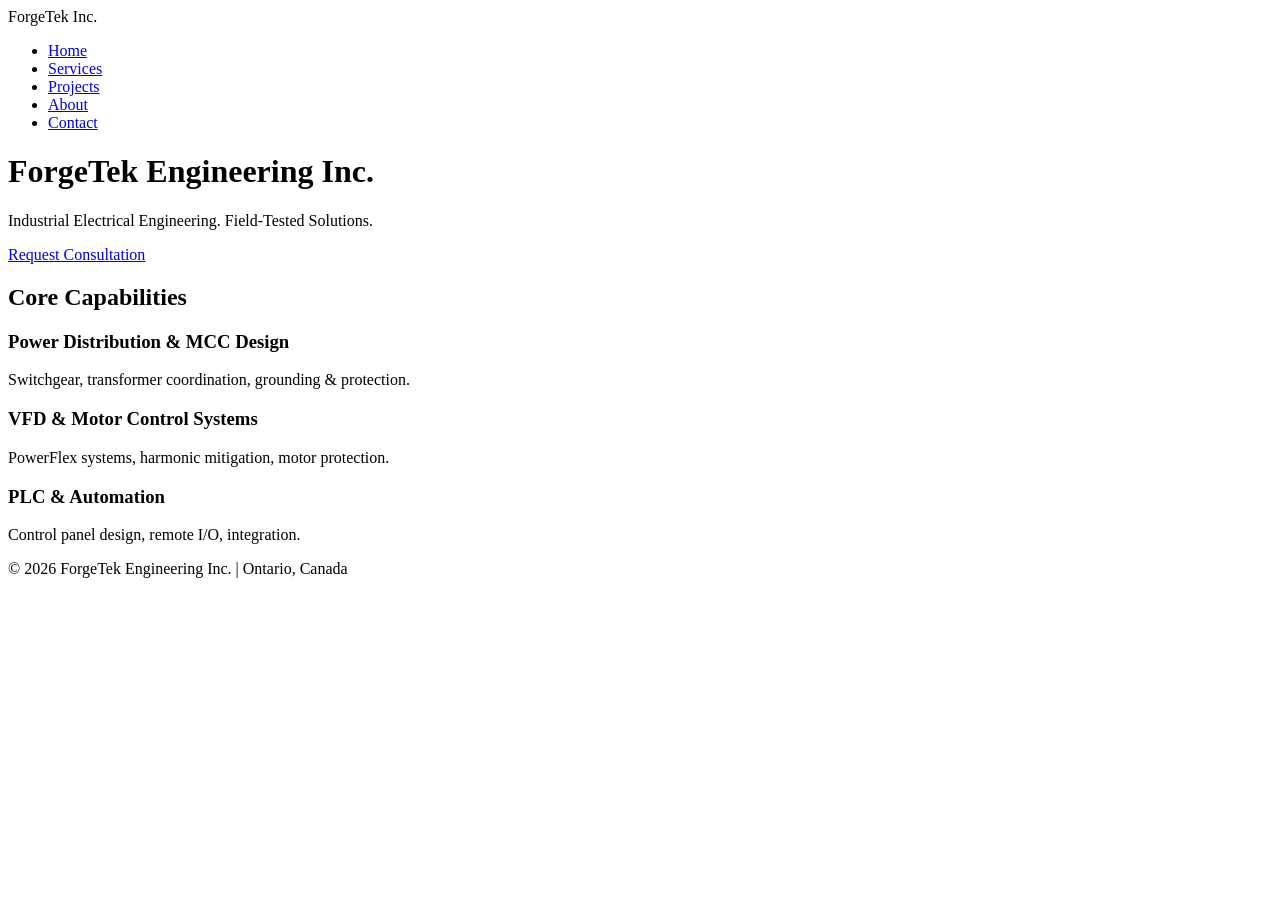
==== index.html @ 712f2734 "Create index.html homepage" ====
<!DOCTYPE html>
<html>
<head>
    <meta charset="UTF-8">
    <title>ForgeTek Engineering Inc.</title>
    <link rel="stylesheet" href="style.css">
</head>
<body>

<nav>
    <div class="logo">ForgeTek Inc.</div>
    <ul>
        <li><a href="index.html">Home</a></li>
        <li><a href="services.html">Services</a></li>
        <li><a href="projects.html">Projects</a></li>
        <li><a href="about.html">About</a></li>
        <li><a class="cta" href="contact.html">Contact</a></li>
    </ul>
</nav>

<header class="hero">
    <div class="hero-content">
        <h1>ForgeTek Engineering Inc.</h1>
        <p>Industrial Electrical Engineering. Field-Tested Solutions.</p>
        <a href="contact.html" class="btn-primary">Request Consultation</a>
    </div>
</header>

<section class="services-preview">
    <h2>Core Capabilities</h2>
    <div class="card-grid">
        <div class="card">
            <h3>Power Distribution & MCC Design</h3>
            <p>Switchgear, transformer coordination, grounding & protection.</p>
        </div>
        <div class="card">
            <h3>VFD & Motor Control Systems</h3>
            <p>PowerFlex systems, harmonic mitigation, motor protection.</p>
        </div>
        <div class="card">
            <h3>PLC & Automation</h3>
            <p>Control panel design, remote I/O, integration.</p>
        </div>
    </div>
</section>

<footer>
    <p>© 2026 ForgeTek Engineering Inc. | Ontario, Canada</p>
</footer>

</body>
</html>
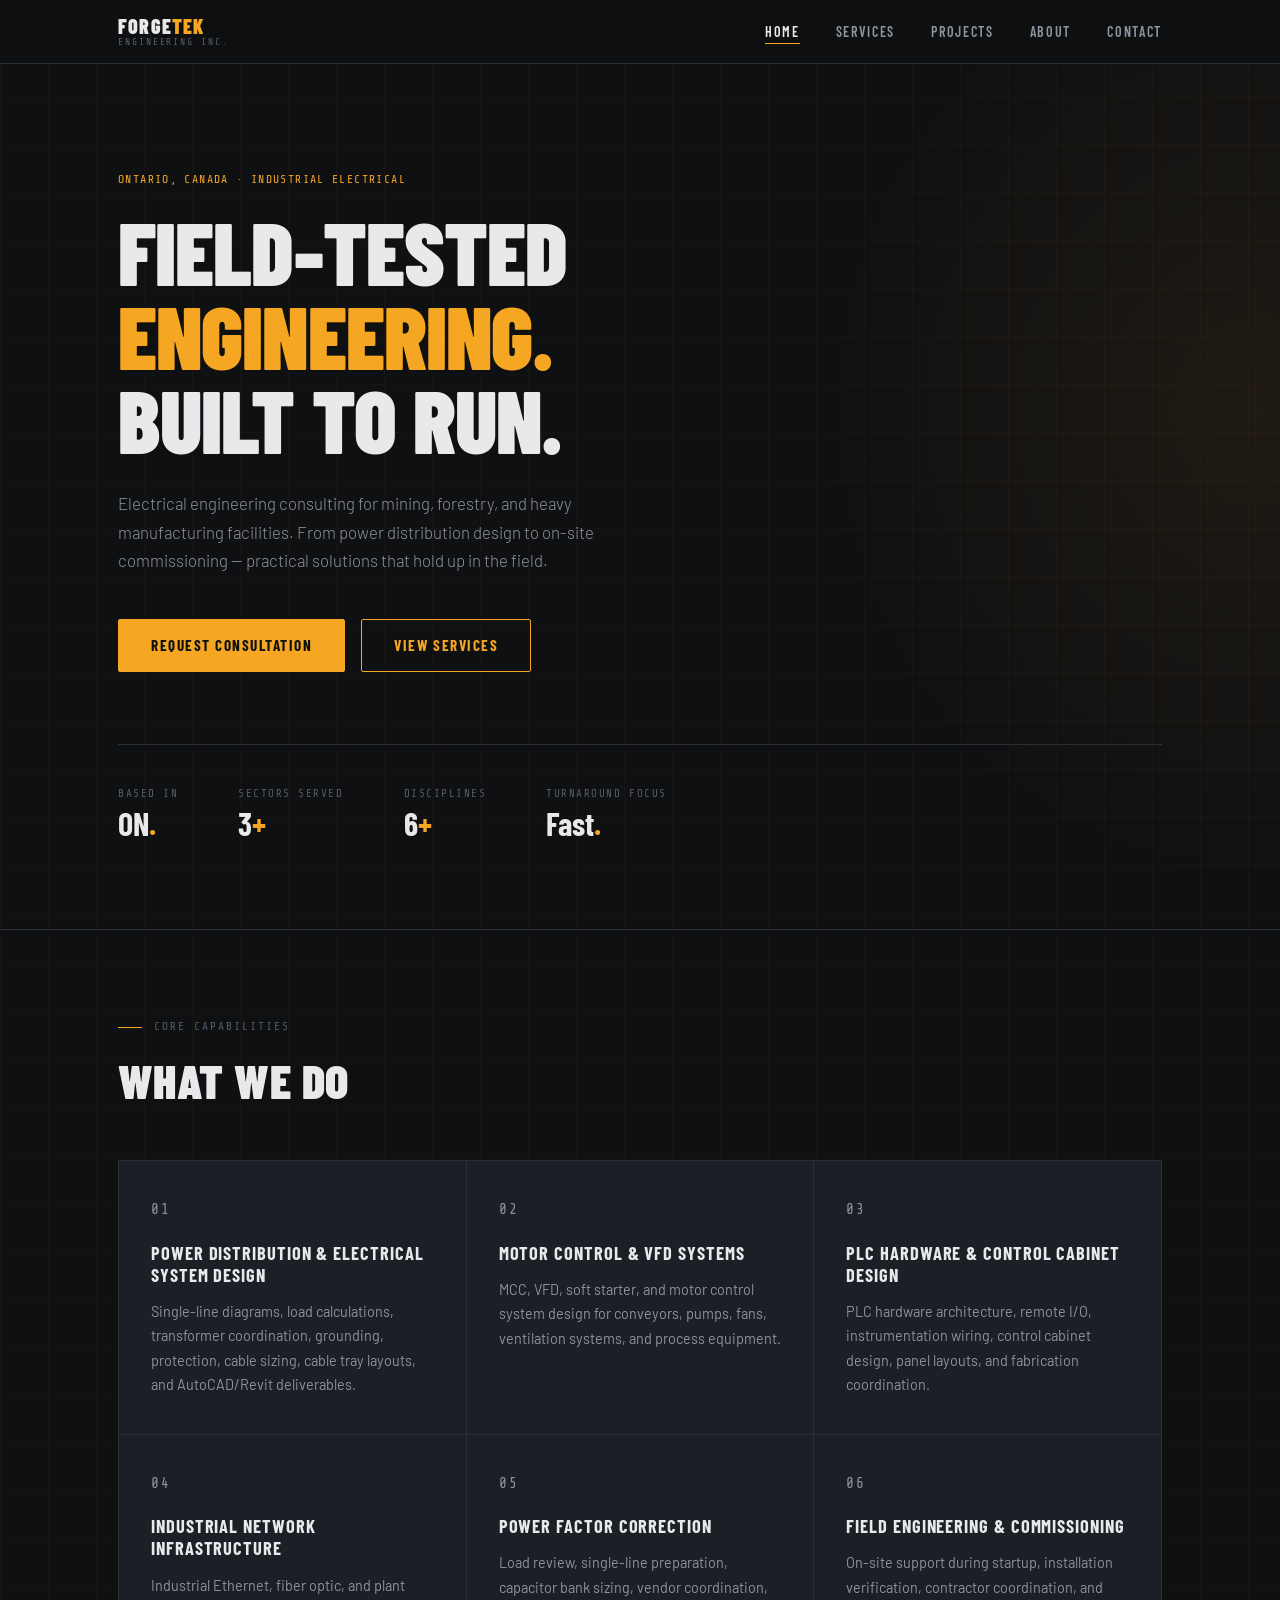
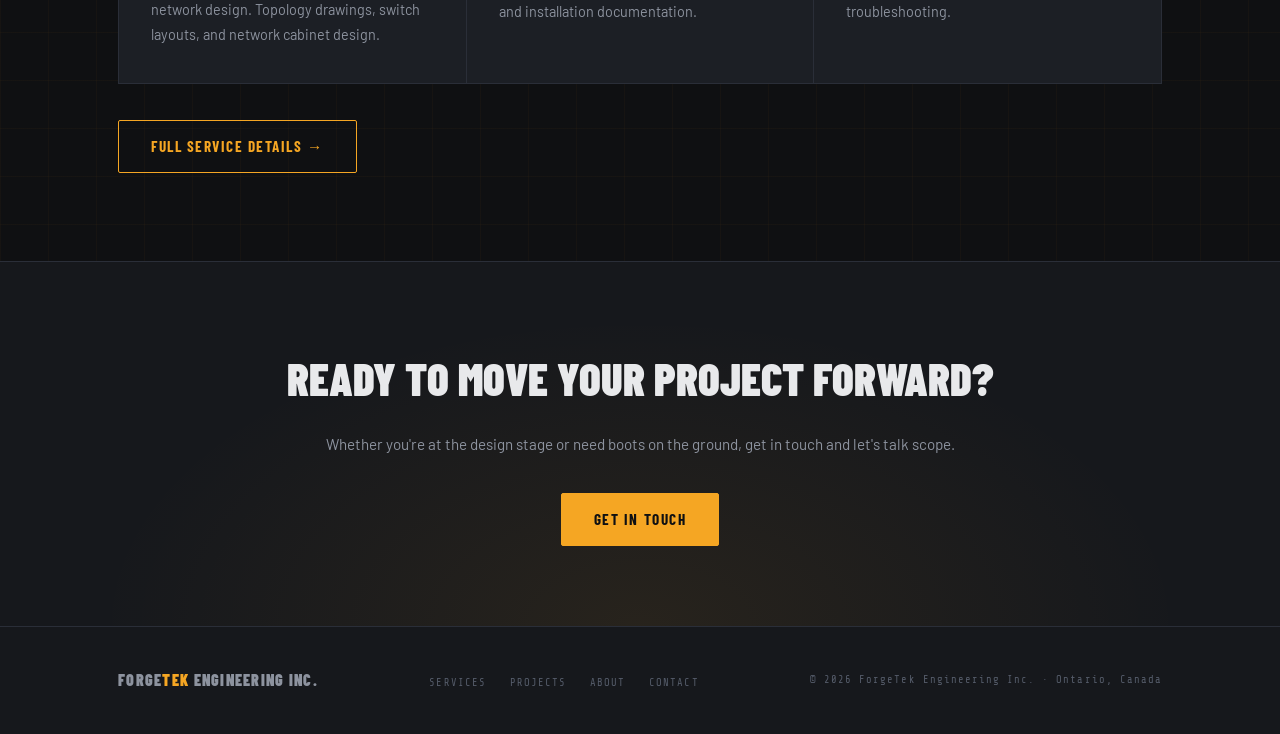
==== commit 3172c458: "Update index.html" ====
--- a/index.html
+++ b/index.html
@@ -1,52 +1,141 @@
 <!DOCTYPE html>
-<html>
+<html lang="en">
 <head>
-    <meta charset="UTF-8">
-    <title>ForgeTek Engineering Inc.</title>
-    <link rel="stylesheet" href="style.css">
+  <meta charset="UTF-8" />
+  <meta name="viewport" content="width=device-width, initial-scale=1.0" />
+  <title>ForgeTek Engineering Inc. — Industrial Electrical Engineering</title>
+  <meta name="description" content="Industrial electrical engineering consulting for mining, forestry, and heavy manufacturing in Ontario. Power systems, MCC, VFD, PLC hardware, industrial networks, and field commissioning." />
+  <link rel="stylesheet" href="style.css" />
 </head>
 <body>
 
-<nav>
-    <div class="logo">ForgeTek Inc.</div>
-    <ul>
-        <li><a href="index.html">Home</a></li>
+  <nav>
+    <div class="container nav-inner">
+      <a href="index.html" class="nav-logo" aria-label="ForgeTek Engineering Home">
+        <span class="nav-logo-name">Forge<span>Tek</span></span>
+        <span class="nav-logo-sub">Engineering Inc.</span>
+      </a>
+      <button class="nav-toggle" aria-label="Toggle menu" onclick="this.nextElementSibling.classList.toggle('open')">
+        <span></span><span></span><span></span>
+      </button>
+      <ul class="nav-links">
+        <li><a href="index.html" class="active">Home</a></li>
         <li><a href="services.html">Services</a></li>
         <li><a href="projects.html">Projects</a></li>
         <li><a href="about.html">About</a></li>
-        <li><a class="cta" href="contact.html">Contact</a></li>
-    </ul>
-</nav>
+        <li><a href="contact.html">Contact</a></li>
+      </ul>
+    </div>
+  </nav>
 
-<header class="hero">
-    <div class="hero-content">
-        <h1>ForgeTek Engineering Inc.</h1>
-        <p>Industrial Electrical Engineering. Field-Tested Solutions.</p>
-        <a href="contact.html" class="btn-primary">Request Consultation</a>
+  <section class="hero">
+    <div class="container">
+      <div class="hero-eyebrow fade-up fade-up-1">
+        <span class="tag">Ontario, Canada · Industrial Electrical</span>
+      </div>
+      <h1 class="fade-up fade-up-2">
+        Field-Tested<br><em>Engineering.</em><br>Built to Run.
+      </h1>
+      <p class="hero-sub fade-up fade-up-3">
+        Electrical engineering consulting for mining, forestry, and heavy manufacturing facilities. From power distribution design to on-site commissioning — practical solutions that hold up in the field.
+      </p>
+      <div class="hero-actions fade-up fade-up-4">
+        <a href="contact.html" class="btn btn-solid">Request Consultation</a>
+        <a href="services.html" class="btn">View Services</a>
+      </div>
+
+      <dl class="hero-stat-bar fade-up fade-up-4">
+        <div class="hero-stat">
+          <dt>Based In</dt>
+          <dd>ON<span>.</span></dd>
+        </div>
+        <div class="hero-stat">
+          <dt>Sectors Served</dt>
+          <dd>3<span>+</span></dd>
+        </div>
+        <div class="hero-stat">
+          <dt>Disciplines</dt>
+          <dd>6<span>+</span></dd>
+        </div>
+        <div class="hero-stat">
+          <dt>Turnaround Focus</dt>
+          <dd>Fast<span>.</span></dd>
+        </div>
+      </dl>
     </div>
-</header>
+  </section>
 
-<section class="services-preview">
-    <h2>Core Capabilities</h2>
-    <div class="card-grid">
-        <div class="card">
-            <h3>Power Distribution & MCC Design</h3>
-            <p>Switchgear, transformer coordination, grounding & protection.</p>
+  <section class="section">
+    <div class="container">
+      <div class="section-header">
+        <p class="section-label">Core Capabilities</p>
+        <h2>What We Do</h2>
+      </div>
+      <div class="services-grid">
+
+        <div class="service-card">
+          <p class="service-card-num">01</p>
+          <h3>Power Distribution &amp; Electrical System Design</h3>
+          <p>Single-line diagrams, load calculations, transformer coordination, grounding, protection, cable sizing, cable tray layouts, and AutoCAD/Revit deliverables.</p>
         </div>
-        <div class="card">
-            <h3>VFD & Motor Control Systems</h3>
-            <p>PowerFlex systems, harmonic mitigation, motor protection.</p>
+
+        <div class="service-card">
+          <p class="service-card-num">02</p>
+          <h3>Motor Control &amp; VFD Systems</h3>
+          <p>MCC, VFD, soft starter, and motor control system design for conveyors, pumps, fans, ventilation systems, and process equipment.</p>
         </div>
-        <div class="card">
-            <h3>PLC & Automation</h3>
-            <p>Control panel design, remote I/O, integration.</p>
+
+        <div class="service-card">
+          <p class="service-card-num">03</p>
+          <h3>PLC Hardware &amp; Control Cabinet Design</h3>
+          <p>PLC hardware architecture, remote I/O, instrumentation wiring, control cabinet design, panel layouts, and fabrication coordination.</p>
         </div>
+
+        <div class="service-card">
+          <p class="service-card-num">04</p>
+          <h3>Industrial Network Infrastructure</h3>
+          <p>Industrial Ethernet, fiber optic, and plant network design. Topology drawings, switch layouts, and network cabinet design.</p>
+        </div>
+
+        <div class="service-card">
+          <p class="service-card-num">05</p>
+          <h3>Power Factor Correction</h3>
+          <p>Load review, single-line preparation, capacitor bank sizing, vendor coordination, and installation documentation.</p>
+        </div>
+
+        <div class="service-card">
+          <p class="service-card-num">06</p>
+          <h3>Field Engineering &amp; Commissioning</h3>
+          <p>On-site support during startup, installation verification, contractor coordination, and troubleshooting.</p>
+        </div>
+
+      </div>
+      <div style="margin-top:36px;">
+        <a href="services.html" class="btn">Full Service Details →</a>
+      </div>
     </div>
-</section>
+  </section>
 
-<footer>
-    <p>© 2026 ForgeTek Engineering Inc. | Ontario, Canada</p>
-</footer>
+  <section class="cta-band">
+    <div class="container">
+      <h2>Ready to Move Your Project Forward?</h2>
+      <p>Whether you're at the design stage or need boots on the ground, get in touch and let's talk scope.</p>
+      <a href="contact.html" class="btn btn-solid">Get in Touch</a>
+    </div>
+  </section>
+
+  <footer>
+    <div class="container footer-inner">
+      <span class="footer-logo">Forge<span>Tek</span> Engineering Inc.</span>
+      <ul class="footer-links">
+        <li><a href="services.html">Services</a></li>
+        <li><a href="projects.html">Projects</a></li>
+        <li><a href="about.html">About</a></li>
+        <li><a href="contact.html">Contact</a></li>
+      </ul>
+      <p class="footer-copy">© 2026 ForgeTek Engineering Inc. · Ontario, Canada</p>
+    </div>
+  </footer>
 
 </body>
 </html>
--- a/style.css
+++ b/style.css
@@ -0,0 +1,757 @@
+/* ============================================================
+   ForgeTek Engineering Inc. — Shared Stylesheet
+   Aesthetic: Industrial-utilitarian / refined steel
+   ============================================================ */
+ 
+@import url('https://fonts.googleapis.com/css2?family=Barlow+Condensed:wght@400;600;700;900&family=Barlow:wght@300;400;500;600&family=Share+Tech+Mono&display=swap');
+ 
+/* ── Variables ───────────────────────────────────────────── */
+:root {
+  --bg:           #0f1012;
+  --bg-panel:     #16181c;
+  --bg-card:      #1c1f25;
+  --border:       #2a2e38;
+  --border-light: #363b48;
+ 
+  --amber:        #f5a623;
+  --amber-dim:    #c47d0e;
+  --amber-glow:   rgba(245, 166, 35, 0.12);
+  --amber-line:   rgba(245, 166, 35, 0.35);
+ 
+  --text-primary:   #e8e9eb;
+  --text-secondary: #8d939f;
+  --text-muted:     #555c6a;
+ 
+  --font-display: 'Barlow Condensed', sans-serif;
+  --font-body:    'Barlow', sans-serif;
+  --font-mono:    'Share Tech Mono', monospace;
+ 
+  --nav-h: 64px;
+  --max-w: 1100px;
+  --radius: 2px;
+ 
+  --transition: 0.18s ease;
+}
+ 
+/* ── Reset ───────────────────────────────────────────────── */
+*, *::before, *::after { box-sizing: border-box; margin: 0; padding: 0; }
+ 
+html { scroll-behavior: smooth; }
+ 
+body {
+  background: var(--bg);
+  color: var(--text-primary);
+  font-family: var(--font-body);
+  font-size: 16px;
+  font-weight: 400;
+  line-height: 1.65;
+  min-height: 100vh;
+  /* subtle grid texture */
+  background-image:
+    linear-gradient(rgba(245,166,35,0.03) 1px, transparent 1px),
+    linear-gradient(90deg, rgba(245,166,35,0.03) 1px, transparent 1px);
+  background-size: 48px 48px;
+}
+ 
+a { color: var(--amber); text-decoration: none; transition: color var(--transition); }
+a:hover { color: #fff; }
+ 
+img { display: block; max-width: 100%; }
+ 
+/* ── Utility ─────────────────────────────────────────────── */
+.container {
+  max-width: var(--max-w);
+  margin: 0 auto;
+  padding: 0 28px;
+}
+ 
+.tag {
+  font-family: var(--font-mono);
+  font-size: 0.72rem;
+  letter-spacing: 0.12em;
+  text-transform: uppercase;
+  color: var(--amber);
+  display: inline-block;
+}
+ 
+.section-label {
+  font-family: var(--font-mono);
+  font-size: 0.7rem;
+  letter-spacing: 0.18em;
+  text-transform: uppercase;
+  color: var(--text-muted);
+  display: flex;
+  align-items: center;
+  gap: 12px;
+  margin-bottom: 20px;
+}
+.section-label::before {
+  content: '';
+  display: inline-block;
+  width: 24px;
+  height: 1px;
+  background: var(--amber);
+}
+ 
+.btn {
+  display: inline-block;
+  font-family: var(--font-display);
+  font-weight: 700;
+  font-size: 0.95rem;
+  letter-spacing: 0.1em;
+  text-transform: uppercase;
+  padding: 13px 32px;
+  border: 1px solid var(--amber);
+  color: var(--amber);
+  background: transparent;
+  cursor: pointer;
+  border-radius: var(--radius);
+  transition: background var(--transition), color var(--transition);
+}
+.btn:hover {
+  background: var(--amber);
+  color: #0f1012;
+}
+.btn-solid {
+  background: var(--amber);
+  color: #0f1012;
+}
+.btn-solid:hover {
+  background: #fff;
+  border-color: #fff;
+  color: #0f1012;
+}
+ 
+/* ── Navigation ──────────────────────────────────────────── */
+nav {
+  position: sticky;
+  top: 0;
+  z-index: 100;
+  height: var(--nav-h);
+  background: rgba(15, 16, 18, 0.95);
+  backdrop-filter: blur(8px);
+  border-bottom: 1px solid var(--border);
+}
+ 
+.nav-inner {
+  display: flex;
+  align-items: center;
+  justify-content: space-between;
+  height: 100%;
+}
+ 
+.nav-logo {
+  display: flex;
+  flex-direction: column;
+  line-height: 1.1;
+}
+.nav-logo-name {
+  font-family: var(--font-display);
+  font-weight: 900;
+  font-size: 1.25rem;
+  letter-spacing: 0.06em;
+  text-transform: uppercase;
+  color: var(--text-primary);
+}
+.nav-logo-name span { color: var(--amber); }
+.nav-logo-sub {
+  font-family: var(--font-mono);
+  font-size: 0.6rem;
+  letter-spacing: 0.2em;
+  color: var(--text-muted);
+  text-transform: uppercase;
+}
+ 
+.nav-links {
+  display: flex;
+  list-style: none;
+  gap: 36px;
+}
+.nav-links a {
+  font-family: var(--font-display);
+  font-weight: 600;
+  font-size: 0.88rem;
+  letter-spacing: 0.12em;
+  text-transform: uppercase;
+  color: var(--text-secondary);
+  transition: color var(--transition);
+  position: relative;
+  padding-bottom: 4px;
+}
+.nav-links a::after {
+  content: '';
+  position: absolute;
+  bottom: 0; left: 0;
+  width: 0; height: 1px;
+  background: var(--amber);
+  transition: width var(--transition);
+}
+.nav-links a:hover,
+.nav-links a.active { color: var(--text-primary); }
+.nav-links a:hover::after,
+.nav-links a.active::after { width: 100%; }
+ 
+/* hamburger — mobile */
+.nav-toggle {
+  display: none;
+  flex-direction: column;
+  gap: 5px;
+  cursor: pointer;
+  padding: 4px;
+}
+.nav-toggle span {
+  display: block;
+  width: 24px;
+  height: 1.5px;
+  background: var(--text-primary);
+  transition: transform var(--transition), opacity var(--transition);
+}
+ 
+/* ── Hero ────────────────────────────────────────────────── */
+.hero {
+  padding: 100px 0 90px;
+  border-bottom: 1px solid var(--border);
+  position: relative;
+  overflow: hidden;
+}
+.hero::before {
+  content: '';
+  position: absolute;
+  top: 0; right: -100px;
+  width: 600px; height: 100%;
+  background: radial-gradient(ellipse at 80% 40%, rgba(245,166,35,0.07) 0%, transparent 65%);
+  pointer-events: none;
+}
+ 
+.hero-eyebrow {
+  margin-bottom: 20px;
+}
+ 
+.hero h1 {
+  font-family: var(--font-display);
+  font-weight: 900;
+  font-size: clamp(3rem, 7vw, 5.5rem);
+  line-height: 0.95;
+  letter-spacing: -0.01em;
+  text-transform: uppercase;
+  margin-bottom: 28px;
+  max-width: 800px;
+}
+.hero h1 em {
+  font-style: normal;
+  color: var(--amber);
+}
+ 
+.hero-sub {
+  font-size: 1.05rem;
+  color: var(--text-secondary);
+  max-width: 520px;
+  margin-bottom: 44px;
+  font-weight: 300;
+  line-height: 1.7;
+}
+ 
+.hero-actions {
+  display: flex;
+  gap: 16px;
+  flex-wrap: wrap;
+  align-items: center;
+}
+ 
+.hero-stat-bar {
+  margin-top: 72px;
+  padding-top: 40px;
+  border-top: 1px solid var(--border);
+  display: flex;
+  gap: 60px;
+}
+.hero-stat dt {
+  font-family: var(--font-mono);
+  font-size: 0.68rem;
+  letter-spacing: 0.14em;
+  text-transform: uppercase;
+  color: var(--text-muted);
+  margin-bottom: 4px;
+}
+.hero-stat dd {
+  font-family: var(--font-display);
+  font-weight: 700;
+  font-size: 2rem;
+  line-height: 1;
+  color: var(--text-primary);
+}
+.hero-stat dd span { color: var(--amber); }
+ 
+/* ── Sections ────────────────────────────────────────────── */
+.section {
+  padding: 88px 0;
+  border-bottom: 1px solid var(--border);
+}
+ 
+.section-header {
+  margin-bottom: 56px;
+}
+.section-header h2 {
+  font-family: var(--font-display);
+  font-weight: 900;
+  font-size: clamp(2rem, 4vw, 3rem);
+  text-transform: uppercase;
+  letter-spacing: 0.01em;
+  line-height: 1;
+}
+ 
+/* ── Service Cards ───────────────────────────────────────── */
+.services-grid {
+  display: grid;
+  grid-template-columns: repeat(auto-fill, minmax(300px, 1fr));
+  gap: 1px;
+  background: var(--border);
+  border: 1px solid var(--border);
+}
+ 
+.service-card {
+  background: var(--bg-card);
+  padding: 36px 32px;
+  transition: background var(--transition);
+  position: relative;
+}
+.service-card::before {
+  content: '';
+  position: absolute;
+  top: 0; left: 0;
+  width: 3px; height: 0;
+  background: var(--amber);
+  transition: height 0.3s ease;
+}
+.service-card:hover { background: var(--bg-panel); }
+.service-card:hover::before { height: 100%; }
+ 
+.service-card-num {
+  font-family: var(--font-mono);
+  font-size: 0.65rem;
+  color: var(--text-muted);
+  letter-spacing: 0.14em;
+  margin-bottom: 20px;
+}
+.service-card h3 {
+  font-family: var(--font-display);
+  font-weight: 700;
+  font-size: 1.15rem;
+  text-transform: uppercase;
+  letter-spacing: 0.05em;
+  line-height: 1.2;
+  margin-bottom: 14px;
+  color: var(--text-primary);
+}
+.service-card p {
+  font-size: 0.9rem;
+  color: var(--text-secondary);
+  line-height: 1.7;
+}
+ 
+/* ── Project / Case Study Cards ──────────────────────────── */
+.projects-grid {
+  display: grid;
+  grid-template-columns: repeat(auto-fill, minmax(320px, 1fr));
+  gap: 24px;
+}
+ 
+.project-card {
+  background: var(--bg-card);
+  border: 1px solid var(--border);
+  border-radius: var(--radius);
+  padding: 32px;
+  transition: border-color var(--transition), transform var(--transition);
+}
+.project-card:hover {
+  border-color: var(--amber-dim);
+  transform: translateY(-3px);
+}
+ 
+.project-card-header {
+  display: flex;
+  align-items: flex-start;
+  justify-content: space-between;
+  margin-bottom: 16px;
+}
+.project-tag {
+  font-family: var(--font-mono);
+  font-size: 0.65rem;
+  letter-spacing: 0.12em;
+  text-transform: uppercase;
+  color: var(--amber);
+  background: var(--amber-glow);
+  border: 1px solid var(--amber-line);
+  padding: 3px 10px;
+  border-radius: var(--radius);
+}
+.project-card h3 {
+  font-family: var(--font-display);
+  font-weight: 700;
+  font-size: 1.1rem;
+  text-transform: uppercase;
+  letter-spacing: 0.04em;
+  margin-bottom: 12px;
+  line-height: 1.2;
+}
+.project-card .project-location {
+  font-family: var(--font-mono);
+  font-size: 0.7rem;
+  color: var(--text-muted);
+  letter-spacing: 0.1em;
+  margin-bottom: 14px;
+}
+.project-card p {
+  font-size: 0.88rem;
+  color: var(--text-secondary);
+  line-height: 1.7;
+}
+.project-card .project-scope {
+  margin-top: 20px;
+  padding-top: 18px;
+  border-top: 1px solid var(--border);
+  display: flex;
+  flex-wrap: wrap;
+  gap: 8px;
+}
+.scope-pill {
+  font-family: var(--font-mono);
+  font-size: 0.62rem;
+  letter-spacing: 0.1em;
+  text-transform: uppercase;
+  color: var(--text-muted);
+  border: 1px solid var(--border-light);
+  padding: 2px 9px;
+  border-radius: 20px;
+}
+ 
+/* ── About / Bio ─────────────────────────────────────────── */
+.about-layout {
+  display: grid;
+  grid-template-columns: 1fr 400px;
+  gap: 80px;
+  align-items: start;
+}
+ 
+.about-body h2 {
+  font-family: var(--font-display);
+  font-weight: 900;
+  font-size: clamp(2rem, 4vw, 3rem);
+  text-transform: uppercase;
+  letter-spacing: 0.01em;
+  line-height: 1;
+  margin-bottom: 28px;
+}
+.about-body p {
+  color: var(--text-secondary);
+  font-size: 0.97rem;
+  line-height: 1.8;
+  margin-bottom: 20px;
+}
+.about-body p:last-of-type { margin-bottom: 36px; }
+ 
+.about-sidebar {
+  display: flex;
+  flex-direction: column;
+  gap: 1px;
+  background: var(--border);
+  border: 1px solid var(--border);
+  align-self: start;
+  position: sticky;
+  top: calc(var(--nav-h) + 24px);
+}
+.sidebar-block {
+  background: var(--bg-card);
+  padding: 24px 26px;
+}
+.sidebar-block dt {
+  font-family: var(--font-mono);
+  font-size: 0.65rem;
+  letter-spacing: 0.14em;
+  text-transform: uppercase;
+  color: var(--text-muted);
+  margin-bottom: 6px;
+}
+.sidebar-block dd {
+  font-family: var(--font-display);
+  font-weight: 600;
+  font-size: 1rem;
+  color: var(--text-primary);
+  line-height: 1.4;
+}
+ 
+/* ── Values / pillars ────────────────────────────────────── */
+.pillars {
+  display: grid;
+  grid-template-columns: repeat(3, 1fr);
+  gap: 1px;
+  background: var(--border);
+  border: 1px solid var(--border);
+  margin-top: 60px;
+}
+.pillar {
+  background: var(--bg-card);
+  padding: 32px 28px;
+}
+.pillar-icon {
+  font-family: var(--font-mono);
+  font-size: 1.3rem;
+  color: var(--amber);
+  margin-bottom: 16px;
+}
+.pillar h3 {
+  font-family: var(--font-display);
+  font-weight: 700;
+  font-size: 1rem;
+  text-transform: uppercase;
+  letter-spacing: 0.08em;
+  margin-bottom: 10px;
+}
+.pillar p {
+  font-size: 0.87rem;
+  color: var(--text-secondary);
+  line-height: 1.7;
+}
+ 
+/* ── Contact ─────────────────────────────────────────────── */
+.contact-layout {
+  display: grid;
+  grid-template-columns: 1fr 1fr;
+  gap: 80px;
+  align-items: start;
+}
+ 
+.contact-info h2 {
+  font-family: var(--font-display);
+  font-weight: 900;
+  font-size: clamp(2rem, 4vw, 3rem);
+  text-transform: uppercase;
+  line-height: 1;
+  margin-bottom: 24px;
+}
+.contact-info p {
+  color: var(--text-secondary);
+  font-size: 0.95rem;
+  line-height: 1.75;
+  margin-bottom: 40px;
+}
+ 
+.contact-details {
+  display: flex;
+  flex-direction: column;
+  gap: 1px;
+  background: var(--border);
+  border: 1px solid var(--border);
+}
+.contact-detail-row {
+  background: var(--bg-card);
+  padding: 18px 22px;
+  display: flex;
+  gap: 16px;
+  align-items: flex-start;
+}
+.contact-detail-row dt {
+  font-family: var(--font-mono);
+  font-size: 0.65rem;
+  letter-spacing: 0.12em;
+  text-transform: uppercase;
+  color: var(--text-muted);
+  min-width: 70px;
+  padding-top: 2px;
+}
+.contact-detail-row dd {
+  font-size: 0.92rem;
+  color: var(--text-primary);
+}
+.contact-detail-row dd a { color: var(--amber); }
+.contact-detail-row dd a:hover { color: #fff; }
+ 
+/* contact form */
+.contact-form {
+  display: flex;
+  flex-direction: column;
+  gap: 16px;
+}
+ 
+.form-group {
+  display: flex;
+  flex-direction: column;
+  gap: 6px;
+}
+.form-group label {
+  font-family: var(--font-mono);
+  font-size: 0.65rem;
+  letter-spacing: 0.14em;
+  text-transform: uppercase;
+  color: var(--text-muted);
+}
+.form-group input,
+.form-group select,
+.form-group textarea {
+  background: var(--bg-card);
+  border: 1px solid var(--border-light);
+  color: var(--text-primary);
+  font-family: var(--font-body);
+  font-size: 0.92rem;
+  padding: 12px 16px;
+  border-radius: var(--radius);
+  outline: none;
+  transition: border-color var(--transition), box-shadow var(--transition);
+  appearance: none;
+}
+.form-group input:focus,
+.form-group select:focus,
+.form-group textarea:focus {
+  border-color: var(--amber);
+  box-shadow: 0 0 0 3px var(--amber-glow);
+}
+.form-group textarea { resize: vertical; min-height: 130px; }
+.form-group select { cursor: pointer; }
+.form-row {
+  display: grid;
+  grid-template-columns: 1fr 1fr;
+  gap: 16px;
+}
+ 
+/* ── Page Hero (inner pages) ─────────────────────────────── */
+.page-hero {
+  padding: 64px 0 52px;
+  border-bottom: 1px solid var(--border);
+  position: relative;
+}
+.page-hero::after {
+  content: '';
+  position: absolute;
+  bottom: -1px; left: 0;
+  width: 120px; height: 2px;
+  background: var(--amber);
+}
+.page-hero h1 {
+  font-family: var(--font-display);
+  font-weight: 900;
+  font-size: clamp(2.5rem, 5vw, 4rem);
+  text-transform: uppercase;
+  line-height: 1;
+  letter-spacing: 0.01em;
+  margin-bottom: 16px;
+}
+.page-hero p {
+  color: var(--text-secondary);
+  font-size: 0.97rem;
+  max-width: 560px;
+  line-height: 1.75;
+}
+ 
+/* ── CTA Band ─────────────────────────────────────────────── */
+.cta-band {
+  padding: 80px 0;
+  background: var(--bg-panel);
+  border-bottom: 1px solid var(--border);
+  text-align: center;
+  position: relative;
+  overflow: hidden;
+}
+.cta-band::before {
+  content: '';
+  position: absolute;
+  inset: 0;
+  background: radial-gradient(ellipse at 50% 100%, rgba(245,166,35,0.08) 0%, transparent 60%);
+}
+.cta-band h2 {
+  font-family: var(--font-display);
+  font-weight: 900;
+  font-size: clamp(1.8rem, 3.5vw, 2.8rem);
+  text-transform: uppercase;
+  margin-bottom: 16px;
+  position: relative;
+}
+.cta-band p {
+  color: var(--text-secondary);
+  font-size: 0.95rem;
+  margin-bottom: 36px;
+  position: relative;
+}
+.cta-band .btn { position: relative; }
+ 
+/* ── Footer ──────────────────────────────────────────────── */
+footer {
+  padding: 40px 0;
+  background: var(--bg-panel);
+}
+.footer-inner {
+  display: flex;
+  align-items: center;
+  justify-content: space-between;
+  gap: 24px;
+  flex-wrap: wrap;
+}
+.footer-logo {
+  font-family: var(--font-display);
+  font-weight: 900;
+  font-size: 1rem;
+  text-transform: uppercase;
+  letter-spacing: 0.08em;
+  color: var(--text-secondary);
+}
+.footer-logo span { color: var(--amber); }
+.footer-copy {
+  font-family: var(--font-mono);
+  font-size: 0.65rem;
+  letter-spacing: 0.1em;
+  color: var(--text-muted);
+}
+.footer-links {
+  display: flex;
+  gap: 24px;
+  list-style: none;
+}
+.footer-links a {
+  font-family: var(--font-mono);
+  font-size: 0.65rem;
+  letter-spacing: 0.1em;
+  text-transform: uppercase;
+  color: var(--text-muted);
+}
+.footer-links a:hover { color: var(--amber); }
+ 
+/* ── Animations ──────────────────────────────────────────── */
+@keyframes fadeUp {
+  from { opacity: 0; transform: translateY(20px); }
+  to   { opacity: 1; transform: translateY(0); }
+}
+.fade-up {
+  animation: fadeUp 0.55s ease forwards;
+}
+.fade-up-1 { animation-delay: 0.05s; opacity: 0; }
+.fade-up-2 { animation-delay: 0.15s; opacity: 0; }
+.fade-up-3 { animation-delay: 0.25s; opacity: 0; }
+.fade-up-4 { animation-delay: 0.38s; opacity: 0; }
+ 
+/* ── Responsive ──────────────────────────────────────────── */
+@media (max-width: 900px) {
+  .about-layout { grid-template-columns: 1fr; gap: 48px; }
+  .about-sidebar { position: static; }
+  .contact-layout { grid-template-columns: 1fr; gap: 48px; }
+  .pillars { grid-template-columns: 1fr; }
+  .hero-stat-bar { gap: 36px; flex-wrap: wrap; }
+}
+ 
+@media (max-width: 720px) {
+  .nav-links { display: none; flex-direction: column; gap: 0; }
+  .nav-links.open {
+    display: flex;
+    position: absolute;
+    top: var(--nav-h); left: 0; right: 0;
+    background: var(--bg-panel);
+    border-bottom: 1px solid var(--border);
+    padding: 16px 0;
+  }
+  .nav-links.open li a {
+    display: block;
+    padding: 12px 28px;
+  }
+  .nav-toggle { display: flex; }
+  .form-row { grid-template-columns: 1fr; }
+  .hero { padding: 72px 0 64px; }
+  .footer-inner { flex-direction: column; align-items: flex-start; gap: 12px; }
+}
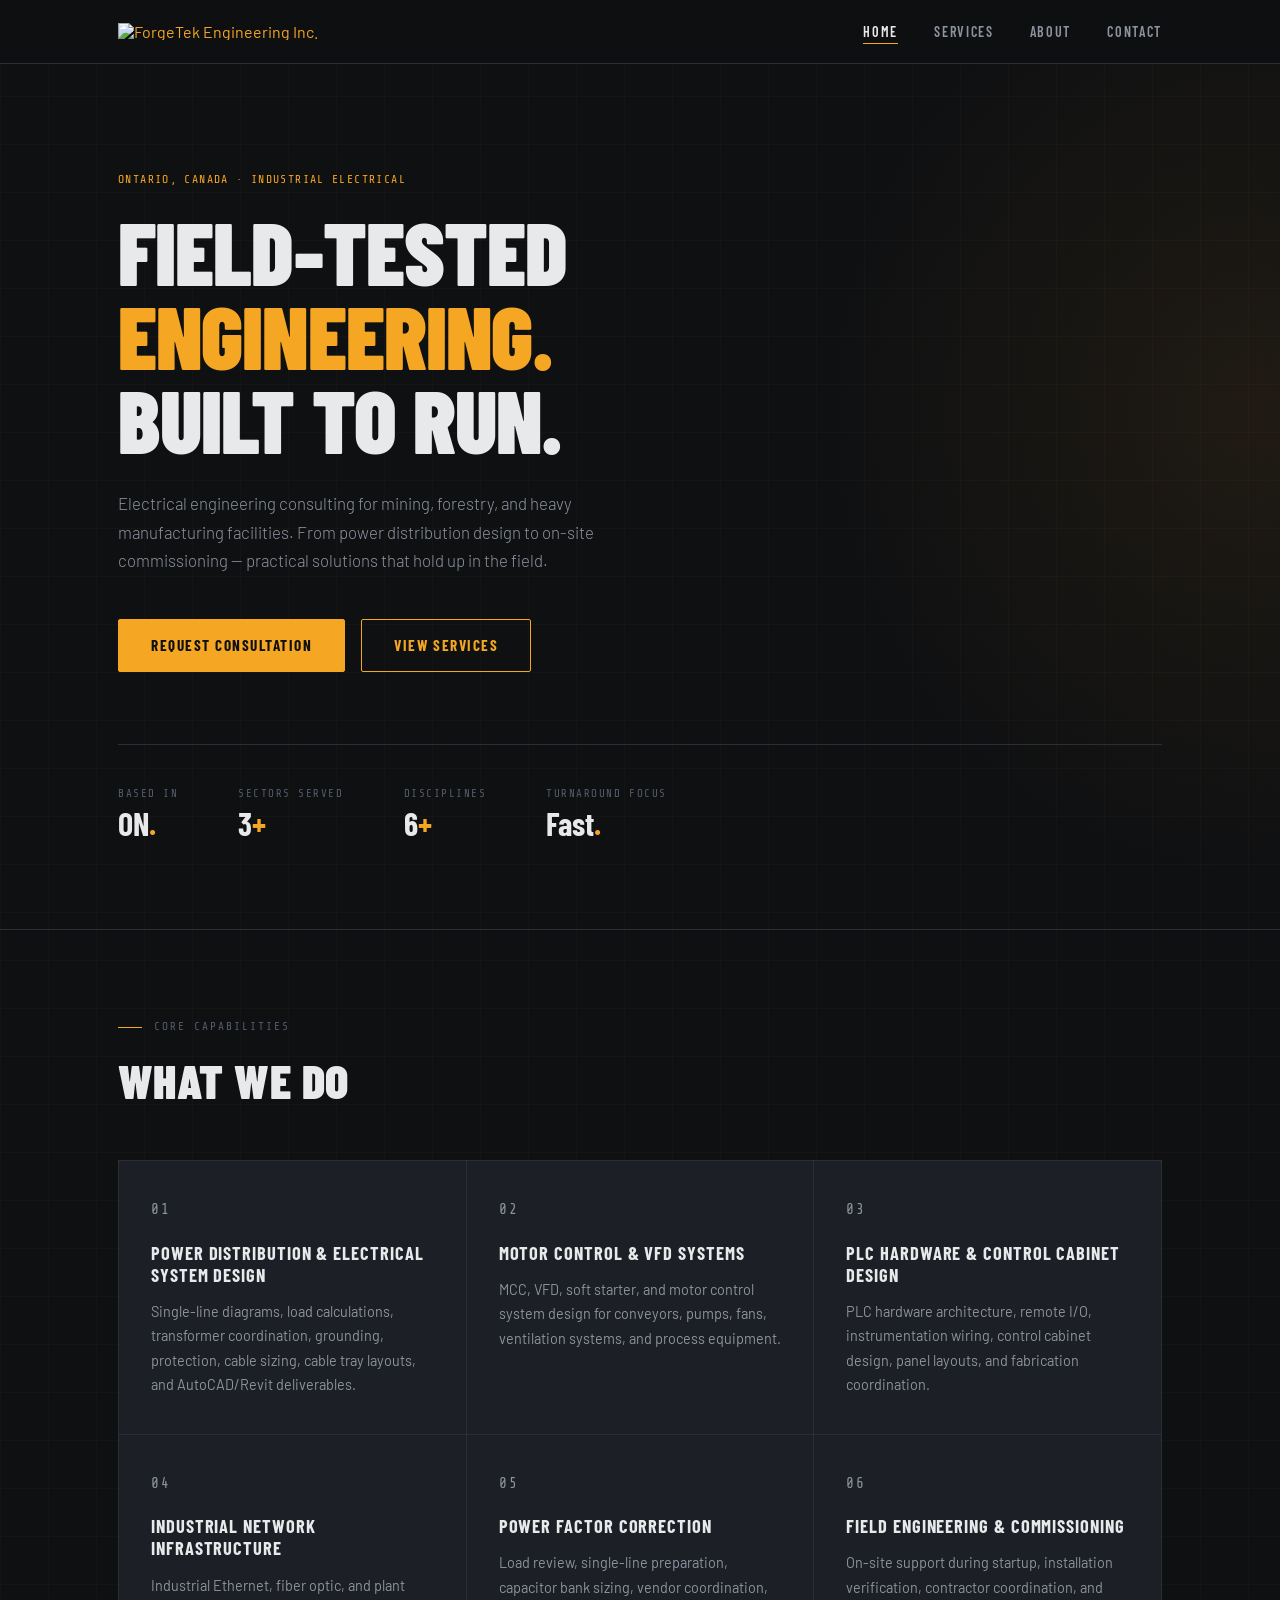
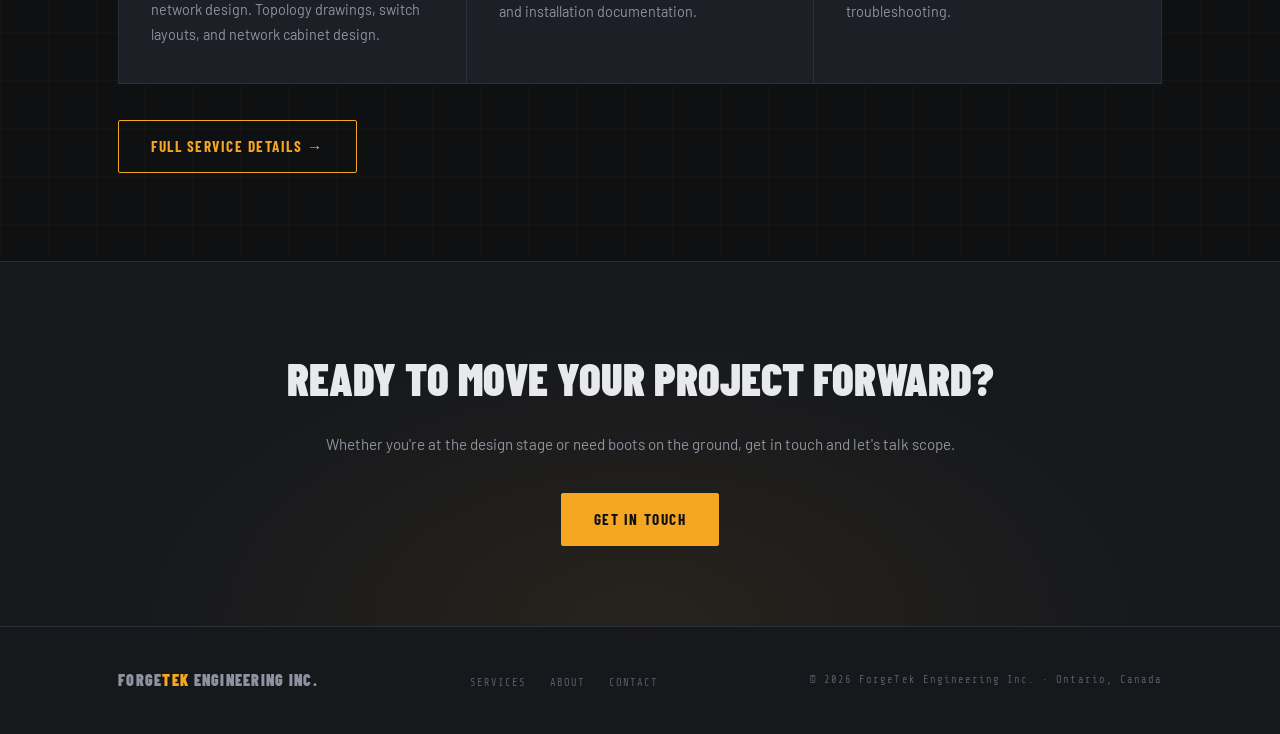
==== commit 03b72051: "Update index.html General revisions and addition of logo" ====
--- a/index.html
+++ b/index.html
@@ -6,14 +6,14 @@
   <title>ForgeTek Engineering Inc. — Industrial Electrical Engineering</title>
   <meta name="description" content="Industrial electrical engineering consulting for mining, forestry, and heavy manufacturing in Ontario. Power systems, MCC, VFD, PLC hardware, industrial networks, and field commissioning." />
   <link rel="stylesheet" href="style.css" />
+  <link rel="icon" type="image/png" href="assets/forgetek-mark.png">
 </head>
 <body>
 
   <nav>
     <div class="container nav-inner">
       <a href="index.html" class="nav-logo" aria-label="ForgeTek Engineering Home">
-        <span class="nav-logo-name">Forge<span>Tek</span></span>
-        <span class="nav-logo-sub">Engineering Inc.</span>
+        <img src="assets/forgetek-logo-dark.png" alt="ForgeTek Engineering Inc.">
       </a>
       <button class="nav-toggle" aria-label="Toggle menu" onclick="this.nextElementSibling.classList.toggle('open')">
         <span></span><span></span><span></span>
@@ -21,7 +21,6 @@
       <ul class="nav-links">
         <li><a href="index.html" class="active">Home</a></li>
         <li><a href="services.html">Services</a></li>
-        <li><a href="projects.html">Projects</a></li>
         <li><a href="about.html">About</a></li>
         <li><a href="contact.html">Contact</a></li>
       </ul>
@@ -129,7 +128,6 @@
       <span class="footer-logo">Forge<span>Tek</span> Engineering Inc.</span>
       <ul class="footer-links">
         <li><a href="services.html">Services</a></li>
-        <li><a href="projects.html">Projects</a></li>
         <li><a href="about.html">About</a></li>
         <li><a href="contact.html">Contact</a></li>
       </ul>
--- a/style.css
+++ b/style.css
@@ -755,3 +755,96 @@
   .hero { padding: 72px 0 64px; }
   .footer-inner { flex-direction: column; align-items: flex-start; gap: 12px; }
 }
+
+/* ── Full-Width Services Layout ──────────────────────────── */
+.service-list {
+  display: flex;
+  flex-direction: column;
+  gap: 72px;
+}
+
+.service-row {
+  display: grid;
+  grid-template-columns: 1.1fr 0.9fr;
+  gap: 48px;
+  align-items: center;
+  padding: 52px 0;
+  border-bottom: 1px solid var(--border);
+}
+
+.service-row.reverse {
+  grid-template-columns: 0.9fr 1.1fr;
+}
+
+.service-row.reverse .service-text {
+  order: 2;
+}
+
+.service-row.reverse .service-image-placeholder {
+  order: 1;
+}
+
+.service-text h2 {
+  font-family: var(--font-display);
+  font-weight: 900;
+  font-size: clamp(1.7rem, 3vw, 2.3rem);
+  text-transform: uppercase;
+  letter-spacing: 0.03em;
+  line-height: 1.05;
+  margin-bottom: 18px;
+}
+
+.service-text p {
+  color: var(--text-secondary);
+  line-height: 1.75;
+  margin-bottom: 18px;
+}
+
+.service-text ul {
+  margin-top: 18px;
+  padding-left: 20px;
+  color: var(--text-secondary);
+  line-height: 1.9;
+}
+
+.service-image-placeholder {
+  min-height: 300px;
+  border: 1px solid var(--border);
+  background:
+    linear-gradient(rgba(245,166,35,0.05) 1px, transparent 1px),
+    linear-gradient(90deg, rgba(245,166,35,0.05) 1px, transparent 1px),
+    var(--bg-card);
+  background-size: 24px 24px;
+  display: flex;
+  align-items: center;
+  justify-content: center;
+  color: var(--text-secondary);
+  font-family: var(--font-mono);
+  text-transform: uppercase;
+  letter-spacing: 0.08em;
+  font-size: 0.75rem;
+  padding: 28px;
+  text-align: center;
+  position: relative;
+}
+
+.service-image-placeholder::before {
+  content: '';
+  position: absolute;
+  inset: 18px;
+  border: 1px solid rgba(245,166,35,0.18);
+  pointer-events: none;
+}
+
+@media (max-width: 800px) {
+  .service-row,
+  .service-row.reverse {
+    grid-template-columns: 1fr;
+    gap: 28px;
+  }
+
+  .service-row.reverse .service-text,
+  .service-row.reverse .service-image-placeholder {
+    order: unset;
+  }
+}
